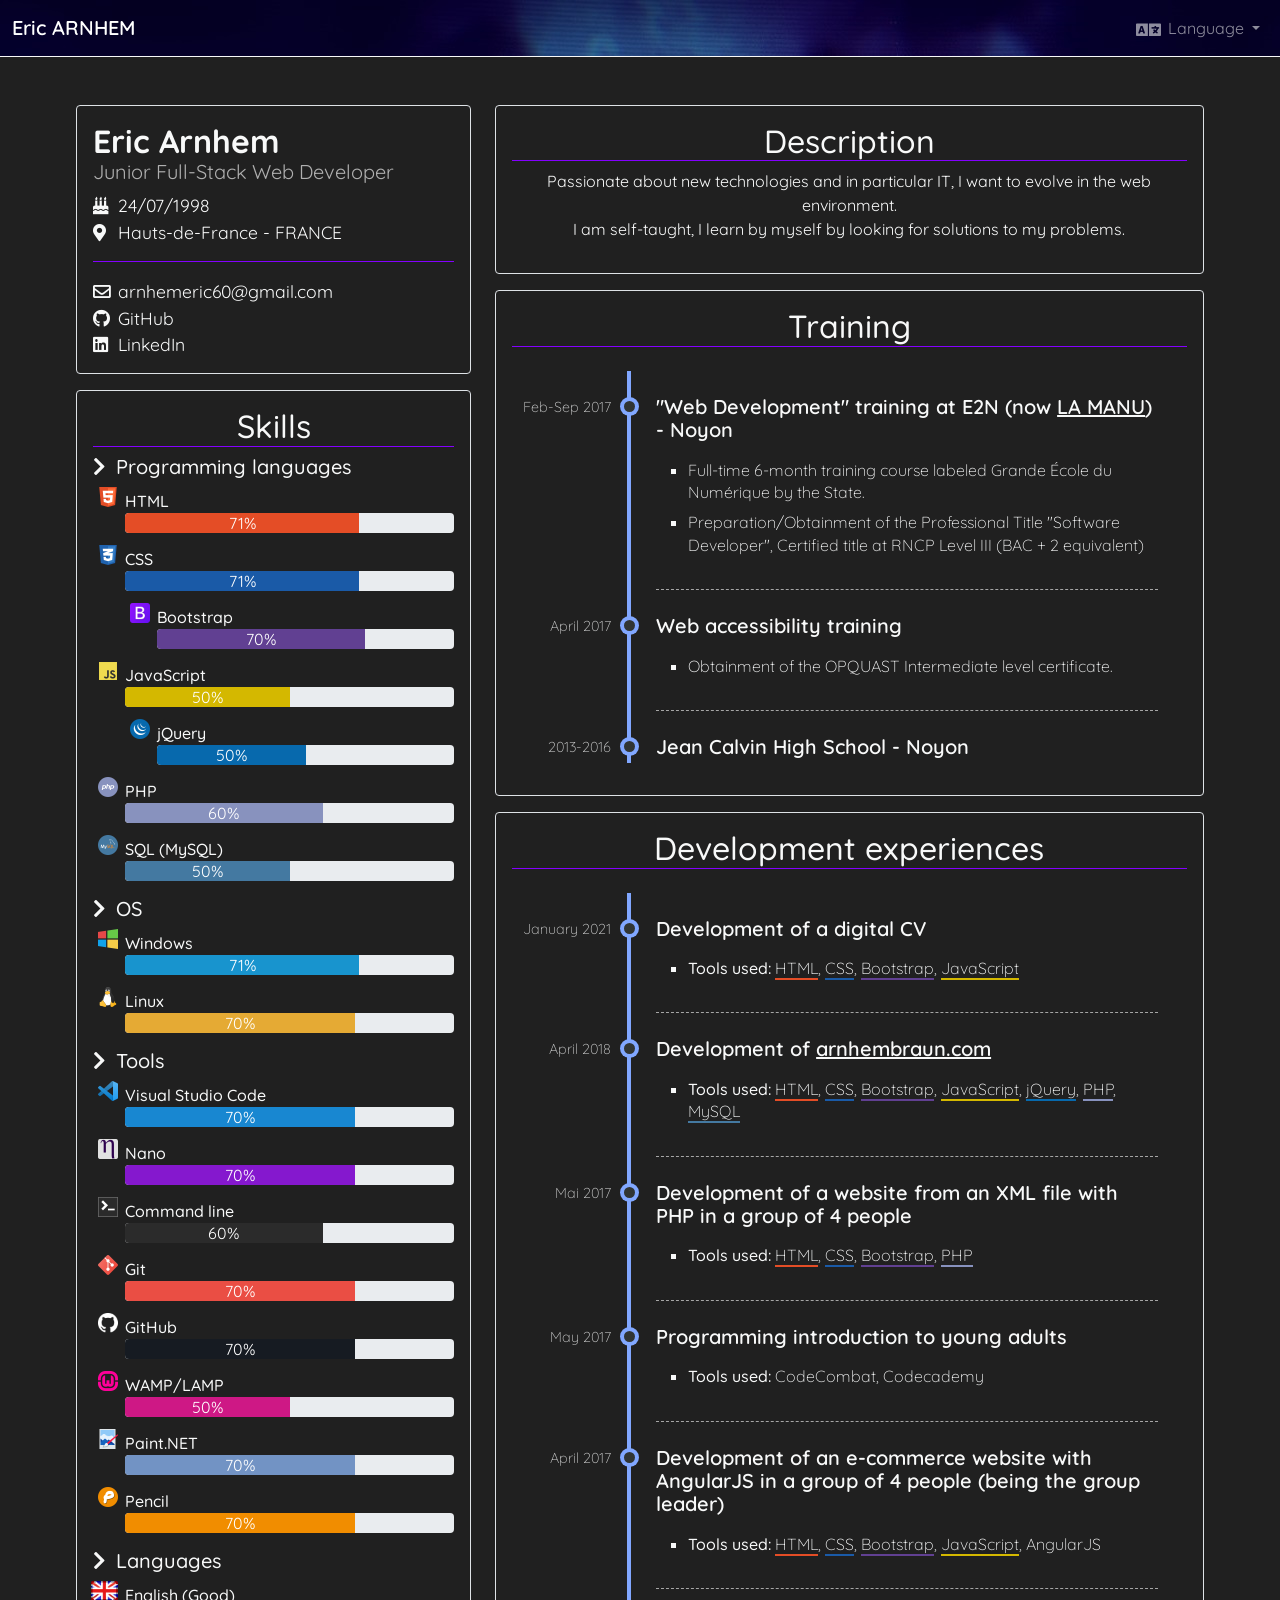
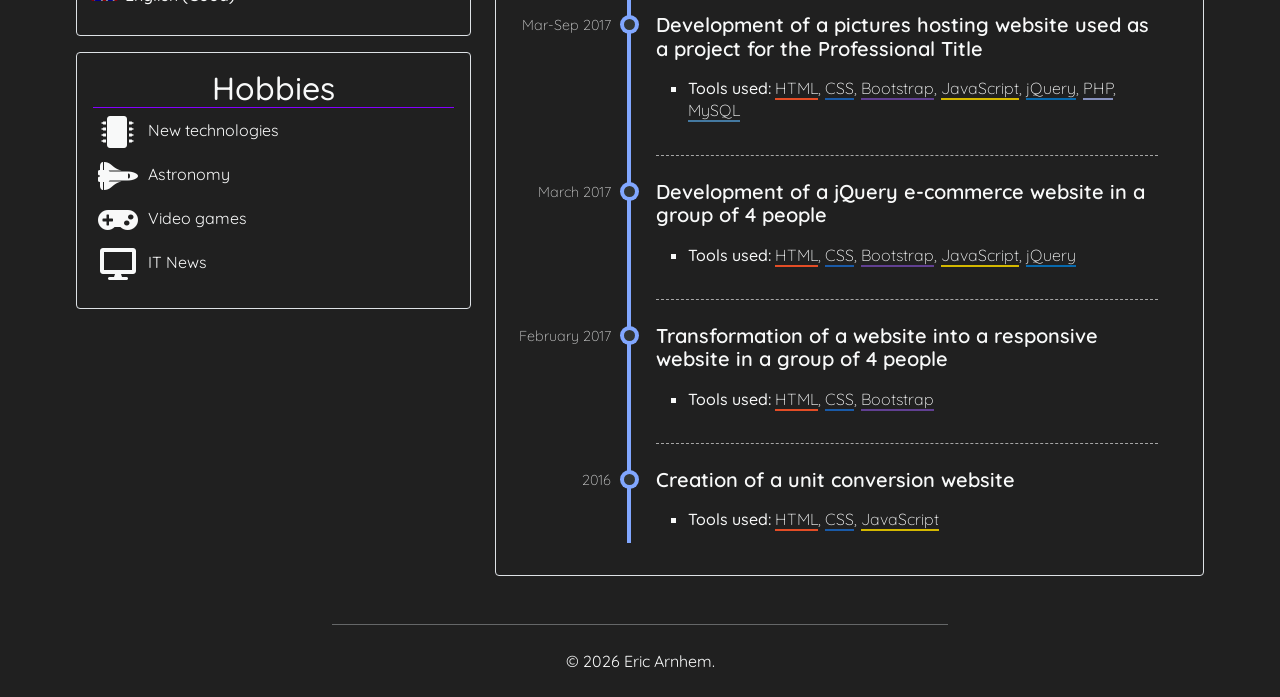
==== indexEN.html @ c88f683d "Added the English page" ====
<!DOCTYPE html>
<html lang="fr">

<head>
  <meta charset="utf-8">
  <meta name="viewport" content="width=device-width, initial-scale=1">

  <link rel="icon" type="image/png" href="assets/img/favicons/favicon_16.png" sizes="16x16">
  <link rel="icon" type="image/png" href="assets/img/favicons/favicon_32.png" sizes="32x32">

  <link rel="preconnect" href="https://fonts.gstatic.com">
  <link href="https://fonts.googleapis.com/css2?family=Quicksand:wght@300;400;500;600;700&display=swap" rel="stylesheet">

  <link rel="stylesheet" href="assets/lib/bootstrap/css/bootstrap.min.css">

  <link rel="stylesheet" href="assets/lib/fontawesome/css/all.css">

  <link rel="stylesheet" href="assets/lib/font-awesome-animation/css/font-awesome-animation-custom.css">

  <link rel="stylesheet" href="assets/css/style.css">

  <title>Eric Arnhem - Junior Full-Stack Web Developer</title>
</head>

<body>
  <nav class="navbar sticky-top navbar-dark navbar-expand-sm navbar-custom">
    <div class="container-fluid">

      <span class="navbar-brand mb-0 me-0 me-sm-3">Eric ARNHEM</span>

      <button class="navbar-toggler" type="button" data-bs-toggle="collapse" data-bs-target="#navbar-content" aria-controls="navbar-content" aria-expanded="false" aria-label="Ouvrir le menu de navigation">
        <span class="navbar-toggler-icon"></span>
      </button>

      <div class="collapse navbar-collapse" id="navbar-content">

        <ul class="navbar-nav ms-auto mb-1 mb-sm-0">
          <li class="nav-item dropdown">
            <a class="nav-link dropdown-toggle" href="#" id="language-dropdown" role="button" data-bs-toggle="dropdown" aria-expanded="false">
              <i class="fas fa-language" id="language-icon"></i> Language
            </a>
            <ul class="dropdown-menu dropdown-menu-end dropdown-menu-dark dropdown-menu-custom" aria-labelledby="language-dropdown">
              <li><a class="dropdown-item" href="index.html">Français</a></li>
              <li><a class="dropdown-item" href="indexEN.html">English</a></li>
            </ul>
          </li>
        </ul>
      </div>

    </div>
  </nav>

  <div id="main-container" class="container-fluid mt-md-5">
    <div id="main-row" class="row justify-content-center mx-auto">

      <div class="col-12 col-sm-12 col-md-5 col-lg-5 col-xl-4 col-xxl-3">

        <!-- Infos -->
        <div id="block-info" class="p-3 text-center text-md-start">

          <h1>
            <span class="fs-2 fw-bold d-block">Eric Arnhem</span>
            <span id="info-job" class="fs-5 fw-normal d-block">Junior Full-Stack Web Developer</span>
          </h1>

          <ul id="info-personnal" class="list-unstyled mb-0 pb-3">
            <li><i class="fas fa-birthday-cake"></i>24/07/1998</li>
            <li><i class="fas fa-map-marker-alt"></i>Hauts-de-France - FRANCE</li>
          </ul>

          <ul id="info-links" class="list-unstyled mb-0 mt-3">
            <li>
              <a href="mailto:arnhemeric60@gmail.com">
                <i class="far fa-envelope"></i>arnhemeric60@gmail.com
              </a>
            </li>
            <li>
              <a href="https://github.com/EricArnhem">
                <i class="fab fa-github"></i>GitHub
              </a>
            </li>
            <li>
              <a href="https://linkedin.com/in/eric-arnhem">
                <i class="fab fa-linkedin"></i>LinkedIn
              </a>
            </li>
          </ul>

        </div>

        <!-- Skills -->
        <div id="block-skill" class="p-3 mt-md-3">
          <h2>Skills</h2>

          <h3 class="fs-5"><i class="fas fa-chevron-right"></i>Programming languages</h3>
          <ul class="skill-list">

            <li id="skill-html">
              <span class="skill-name">HTML</span>
              <div class="progress">
                <div class="progress-bar" role="progressbar" aria-valuenow="80" aria-valuemin="0" aria-valuemax="100">80%</div>
              </div>
            </li>

            <li id="skill-css">
              <span class="skill-name">CSS</span>
              <div class="progress">
                <div class="progress-bar" role="progressbar" aria-valuenow="80" aria-valuemin="0" aria-valuemax="100">80%</div>
              </div>

              <ul class="framework-list">
                <li id="skill-bootstrap">
                  <span class="skill-name">Bootstrap</span>
                  <div class="progress">
                    <div class="progress-bar" role="progressbar" aria-valuenow="70" aria-valuemin="0" aria-valuemax="100">70%</div>
                  </div>
                </li>
              </ul>

            </li>

            <li id="skill-js">
              <span class="skill-name">JavaScript</span>
              <div class="progress">
                <div class="progress-bar" role="progressbar" aria-valuenow="50" aria-valuemin="0" aria-valuemax="100">50%</div>
              </div>

              <ul class="framework-list">
                <li id="skill-jquery">
                  <span class="skill-name">jQuery</span>
                  <div class="progress">
                    <div class="progress-bar" role="progressbar" aria-valuenow="50" aria-valuemin="0" aria-valuemax="100">50%</div>
                  </div>
                </li>
              </ul>

            </li>

            <li id="skill-php">
              <span class="skill-name">PHP</span>
              <div class="progress">
                <div class="progress-bar" role="progressbar" aria-valuenow="60" aria-valuemin="0" aria-valuemax="100">60%</div>
              </div>
            </li>

            <li id="skill-sql">
              <span class="skill-name">SQL (MySQL)</span>
              <div class="progress">
                <div class="progress-bar" role="progressbar" aria-valuenow="50" aria-valuemin="0" aria-valuemax="100">50%</div>
              </div>
            </li>

          </ul>

          <h3 class="fs-5"><i class="fas fa-chevron-right"></i>OS</h3>
          <ul class="skill-list">

            <li id="skill-windows">
              <span class="skill-name">Windows</span>
              <div class="progress">
                <div class="progress-bar" role="progressbar" aria-valuenow="80" aria-valuemin="0" aria-valuemax="100">80%</div>
              </div>
            </li>

            <li id="skill-linux">
              <span class="skill-name">Linux</span>
              <div class="progress">
                <div class="progress-bar" role="progressbar" aria-valuenow="70" aria-valuemin="0" aria-valuemax="100">70%</div>
              </div>
            </li>

          </ul>

          <h3 class="fs-5"><i class="fas fa-chevron-right"></i>Tools</h3>
          <ul class="skill-list">

            <li id="skill-vscode">
              <span class="skill-name">Visual Studio Code</span>
              <div class="progress">
                <div class="progress-bar" role="progressbar" aria-valuenow="70" aria-valuemin="0" aria-valuemax="100">70%</div>
              </div>
            </li>

            <li id="skill-nano">
              <span class="skill-name">Nano</span>
              <div class="progress">
                <div class="progress-bar" role="progressbar" aria-valuenow="90" aria-valuemin="0" aria-valuemax="100">90%</div>
              </div>
            </li>

            <li id="skill-commandline">
              <span class="skill-name">Command line</span>
              <div class="progress">
                <div class="progress-bar" role="progressbar" aria-valuenow="60" aria-valuemin="0" aria-valuemax="100">60%</div>
              </div>
            </li>

            <li id="skill-git">
              <span class="skill-name">Git</span>
              <div class="progress">
                <div class="progress-bar" role="progressbar" aria-valuenow="70" aria-valuemin="0" aria-valuemax="100">70%</div>
              </div>
            </li>

            <li id="skill-github">
              <span class="skill-name">GitHub</span>
              <div class="progress">
                <div class="progress-bar" role="progressbar" aria-valuenow="70" aria-valuemin="0" aria-valuemax="100">70%</div>
              </div>
            </li>

            <li id="skill-wamp">
              <span class="skill-name">WAMP/LAMP</span>
              <div class="progress">
                <div class="progress-bar" role="progressbar" aria-valuenow="50" aria-valuemin="0" aria-valuemax="100">50%</div>
              </div>
            </li>

            <li id="skill-paintnet">
              <span class="skill-name">Paint.NET</span>
              <div class="progress">
                <div class="progress-bar" role="progressbar" aria-valuenow="80" aria-valuemin="0" aria-valuemax="100">80%</div>
              </div>
            </li>

            <li id="skill-pencil">
              <span class="skill-name">Pencil</span>
              <div class="progress">
                <div class="progress-bar" role="progressbar" aria-valuenow="70" aria-valuemin="0" aria-valuemax="100">70%</div>
              </div>
            </li>

          </ul>

          <h3 class="fs-5"><i class="fas fa-chevron-right"></i>Languages</h3>
          <ul class="skill-list mb-0">
            <li id="skill-english"><span class="skill-name">English (Good)</span></li>
          </ul>

        </div>

        <!-- Hobbies -->
        <div id="block-hobbies" class="p-3 mt-md-3">
          <h2>Hobbies</h2>

          <div class="d-flex justify-content-center d-md-block">

            <ul id="hobbies-list" class="list-unstyled mb-0">
              <li class="faa-parent animated-hover">
                <span class="hobbies-icon-container faa-float">
                  <i class="fas fa-microchip"></i>
                </span>New technologies
              </li>
              <li class="faa-parent animated-hover">
                <span class="hobbies-icon-container faa-passing">
                  <i class="fas fa-space-shuttle"></i>
                </span>Astronomy
              </li>
              <li class="faa-parent animated-hover">
                <span class="hobbies-icon-container faa-vertical">
                  <i class="fas fa-gamepad"></i>
                </span>Video games
              </li>
              <li class="faa-parent animated-hover">
                <span class="hobbies-icon-container faa-flash">
                  <i class="fas fa-desktop"></i>
                </span>IT News
              </li>
            </ul>

          </div>

        </div>

      </div>

      <div class="col-12 col-sm-12 col-md-7 col-lg-7 col-xl-7 col-xxl-6">

        <!-- Description -->
        <div id="block-description" class="p-3">

          <h2>Description</h2>
          <p class="text-center">Passionate about new technologies and in particular IT, I want to evolve in the web environment.<br>I am self-taught, I learn by myself by looking for solutions to my problems.</p>

        </div>

        <!-- Training -->
        <div id="block-training" class="p-3 mt-md-3">

          <h2>Training</h2>

          <div class="row px-3">

            <div class="col-9 col-sm-10 col-md-9 col-lg-10 offset-3 offset-sm-2 offset-md-3 offset-lg-2 p-0 pt-3">

              <ul id="training-timeline">

                <li class="training-event" data-date="Feb-Sep 2017">
                  <span class="training-title">"Web Development" training at E2N (now <a href="https://lamanu.fr/" id="link-lamanu" title="Site de LA MANU">LA MANU</a>) - Noyon</span>
                  <ul class="training-description">
                    <li>Full-time 6-month training course labeled Grande École du Numérique by the State.</li>
                    <li>Preparation/Obtainment of the Professional Title "Software Developer", Certified title at RNCP Level III (BAC + 2 equivalent)</li>
                  </ul>
                </li>

                <li class="training-event" data-date="April 2017">
                  <span class="training-title">Web accessibility training</span>
                  <ul class="training-description">
                    <li>Obtainment of the OPQUAST Intermediate level certificate.</li>
                  </ul>
                </li>

                <li class="training-event" data-date="2013-2016">
                  <span class="training-title">Jean Calvin High School - Noyon</span>
                </li>

              </ul>
            </div>

          </div>

        </div>

        <div id="block-experience" class="p-3 mt-md-3">
          <h2>Development experiences</h2>

          <!-- Experiences -->
          <div class="row px-3">

            <div class="col-9 col-sm-10 col-md-9 col-lg-10 offset-3 offset-sm-2 offset-md-3 offset-lg-2 p-0 pt-3">

              <ul id="experience-timeline">

                <li class="experience-event" data-date="January 2021">
                  <span class="experience-title">Development of a digital CV</span>
                  <ul class="experience-tools">
                    <li>
                      <span class="fw-500">Tools used: </span>
                      <span class="html-tool">HTML</span>,
                      <span class="css-tool">CSS</span>,
                      <span class="bootstrap-tool">Bootstrap</span>,
                      <span class="js-tool">JavaScript</span>
                    </li>
                  </ul>
                </li>

                <li class="experience-event" data-date="April 2018">
                  <span class="experience-title">Development of <a href="https://arnhembraun.com/" id="link-arnhembraun">arnhembraun.com</a></span>
                  <ul class="experience-tools">
                    <li>
                      <span class="fw-500">Tools used: </span>
                      <span class="html-tool">HTML</span>,
                      <span class="css-tool">CSS</span>,
                      <span class="bootstrap-tool">Bootstrap</span>,
                      <span class="js-tool">JavaScript</span>,
                      <span class="jquery-tool">jQuery</span>,
                      <span class="php-tool">PHP</span>,
                      <span class="sql-tool">MySQL</span>
                    </li>
                  </ul>
                </li>

                <li class="experience-event" data-date="Mai 2017">
                  <span class="experience-title">Development of a website from an XML file with PHP in a group of 4 people</span>
                  <ul class="experience-tools">
                    <li>
                      <span class="fw-500">Tools used: </span>
                      <span class="html-tool">HTML</span>,
                      <span class="css-tool">CSS</span>,
                      <span class="bootstrap-tool">Bootstrap</span>,
                      <span class="php-tool">PHP</span>
                    </li>
                  </ul>
                </li>

                <li class="experience-event" data-date="May 2017">
                  <span class="experience-title">Programming introduction to young adults</span>
                  <ul class="experience-tools">
                    <li>
                      <span class="fw-500">Tools used: </span>
                       CodeCombat, Codecademy
                    </li>
                  </ul>
                </li>

                <li class="experience-event" data-date="April 2017">
                  <span class="experience-title">Development of an e-commerce website with AngularJS in a group of 4 people (being the group leader)</span>
                  <ul class="experience-tools">
                    <li>
                      <span class="fw-500">Tools used: </span>
                      <span class="html-tool">HTML</span>,
                      <span class="css-tool">CSS</span>,
                      <span class="bootstrap-tool">Bootstrap</span>,
                      <span class="js-tool">JavaScript</span>,
                      AngularJS
                    </li>
                  </ul>
                </li>

                <li class="experience-event" data-date="Mar-Sep 2017">
                  <span class="experience-title">Development of a pictures hosting website used as a project for the Professional Title</span>
                  <ul class="experience-tools">
                    <li>
                      <span class="fw-500">Tools used: </span>
                      <span class="html-tool">HTML</span>,
                      <span class="css-tool">CSS</span>,
                      <span class="bootstrap-tool">Bootstrap</span>,
                      <span class="js-tool">JavaScript</span>,
                      <span class="jquery-tool">jQuery</span>,
                      <span class="php-tool">PHP</span>,
                      <span class="sql-tool">MySQL</span>
                    </li>
                  </ul>
                </li>

                <li class="experience-event" data-date="March 2017">
                  <span class="experience-title">Development of a jQuery e-commerce website in a group of 4 people</span>
                  <ul class="experience-tools">
                    <li>
                      <span class="fw-500">Tools used: </span>
                      <span class="html-tool">HTML</span>,
                      <span class="css-tool">CSS</span>,
                      <span class="bootstrap-tool">Bootstrap</span>,
                      <span class="js-tool">JavaScript</span>,
                      <span class="jquery-tool">jQuery</span>
                    </li>
                  </ul>
                </li>

                <li class="experience-event" data-date="February 2017">
                  <span class="experience-title">Transformation of a website into a responsive website in a group of 4 people</span>
                  <ul class="experience-tools">
                    <li><span class="fw-500">Tools used: </span>
                      <span class="html-tool">HTML</span>,
                      <span class="css-tool">CSS</span>,
                      <span class="bootstrap-tool">Bootstrap</span>
                    </li>
                  </ul>
                </li>

                <li class="experience-event" data-date="2016">
                  <span class="experience-title">Creation of a unit conversion website</span>
                  <ul class="experience-tools">
                    <li><span class="fw-500">Tools used: </span>
                      <span class="html-tool">HTML</span>,
                      <span class="css-tool">CSS</span>,
                      <span class="js-tool">JavaScript</span>
                    </li>
                  </ul>
                </li>

              </ul>

            </div>

          </div>

        </div>

      </div>

      <div class="row mt-5 justify-content-center">
        <footer class="col-10 col-sm-8 col-lg-6 py-4 text-center">
          <span>© <span id="current-year"></span> Eric Arnhem.</span>
        </footer>
      </div>

    </div>
  </div>

  <script src="assets/lib/bootstrap/js/bootstrap.min.js"></script>
  <script src="assets/js/progressBars.js"></script>
  <script src="assets/js/currentYear.js"></script>
</body>

</html>
---- assets/css/style.css ----
:root{
  --accent-color: #8400ff;

  /* Skills colors */
  --html-color: #E44D26;
  --css-color: #1A5AA7;
  --bootstrap-color: #614092;
  --js-color: #D4B800;
  --jquery-color: #0769ad;
  --php-color: #8892be;
  --sql-color: #4479a1;
  --windows-color: #1894CE;
  --linux-color: #E5AA34;
  --vscode-color: #1887d1;
  --nano-color: #8518CE;
  --commandline-color: #2b2b2b;
  --git-color: #ea4e44;
  --github-color: #161b22;
  --wamp-color: #CE1885;
  --paintnet-color: #7293c4;
  --pencil-color: #f18d00;

  /* Skills percentages */
  --html-percentage: 80%;
  --css-percentage: 80%;
  --bootstrap-percentage: 70%;
  --js-percentage: 50%;
  --jquery-percentage: 50%;
  --php-percentage: 60%;
  --sql-percentage: 50%;
  --windows-percentage: 80%;
  --linux-percentage: 70%;
  --vscode-percentage: 70%;
  --nano-percentage: 90%;
  --commandline-percentage: 60%;
  --git-percentage: 70%;
  --github-percentage: 70%;
  --wamp-percentage: 50%;
  --paintnet-percentage: 80%;
  --pencil-percentage: 70%;
}

body{
  background-color: #202020;
  color: #F8F9F9;
  font-family: 'Quicksand', sans-serif;
}

#main-row{
  max-width: 2000px;
}

a{
  color: inherit;
}

h2{
  border-bottom: 1px solid var(--accent-color);
  text-align: center;
}

.fw-500{
  font-weight: 500;
}

footer{
  border-top: 1px solid rgb(222 226 230 / 36%);
}

/* For xs and sm displays */
@media (max-width: 767px){
  /* Removes the horizontal padding on the container and the row */
  #main-container, #main-row>*{
    padding-left: 0;
    padding-right: 0;
  }

  /* Adds a border-bottom on divs with an ID starting with 'block-' */
  div[id^="block-"]{ 
    border-bottom: 1px solid #dee2e6;
  }

  #block-experience{ 
    border: 0;
  }
}

/* For md and + displays */
@media (min-width: 768px){
  /* Adds a full border on 'block-' divs */
  div[id^="block-"]{ 
    border: 1px solid #dee2e6;
    border-radius: .25rem;
  }
}

/* NAVBAR */
.navbar-custom{
  background-image: url('../img/background.jpg');
  border-bottom: 1px solid #F8F9F9;
}

.navbar-brand{
  font-weight: 600;
}

@media(max-width: 575px) {
  #navbar-content{
    margin-top: .5rem;
    border-top: 1px solid rgb(255, 255, 255, 40%);
  }

  .dropdown-menu-custom{
    border: 0;
    border-left: 2px solid rgb(255, 255, 255, 40%);
    border-radius: 0;
    background-color: rgb(255, 255, 255, 8%);
  }
}

.dropdown-menu-custom .dropdown-item:active{
  background-color: var(--accent-color)!important;
}

#language-icon{
  font-size: 20px;
  vertical-align: middle;
  margin-right: .2rem;
}

/* INFOS AND LINKS */
#block-info{
  font-size: 1.1rem;
}

#block-info i{
  width: 20px;
  margin-right: .3rem;
}

#info-personnal{
  border-bottom: 1px solid var(--accent-color);
}

#info-job{
  color: #AFAFAF;
}

#info-links a{
  text-decoration: none;
}

#info-links a:hover{
  text-decoration: underline;
  color: #81a7ff;
}

/* HOBBIES */
#hobbies-list i{
  font-size: 2rem;
  vertical-align: middle;
}

#hobbies-list li{
  margin-bottom: .75rem;
}

.hobbies-icon-container{
  min-width: 50px;
  margin-right: .3rem;
  display: inline-block;
  text-align: center;
}

/* TRAINING & EXPERIENCES TIMELINES */
#training-timeline, #experience-timeline{
  border-left: 4px solid #81a7ff;
  line-height: 1.4rem;
  padding: 25px;
  padding-bottom: .25rem;
  list-style: none;
  font-weight: 300;
}

.training-event, .experience-event{
  border-bottom: 1px dashed rgba(255, 255, 255, 0.6);
  padding-bottom: 25px;
  margin-bottom: 25px;
  position: relative;
}

.training-event:last-of-type, .experience-event:last-of-type{
  border-bottom: 0;
  margin-bottom: 0;
  padding-bottom: 0;
}

/* Date of the event */
.training-event::before, .experience-event::before{
    top: 0;
    left: -145px;
    content: attr(data-date);
    color: rgba(248, 249, 249, 0.8);
    font-size: 0.9rem;
    text-align: right;
    width: 100px;
    position: absolute;
    display: block;
}

/* Reduces the width of the date so it can wrap */
@media (max-width: 400px){
  .training-event::before, .experience-event::before{
    left: -127px;
    width: 77px;
  }
}

/* Dot that shows the event on the timeline */
.training-event::after, .experience-event::after{
  top: 5px;
  left: -31.85px;
  content: "";
  background: #313534;
  box-shadow: 0 0 0 4px #81a7ff;
  border-radius: 50%;
  height: 11px;
  width: 11px;
  position: absolute;
  display: block;
}

.training-title, .experience-title{
  font-weight: 600;
  font-size: 1.25rem;
}

.training-description, .experience-tools{
  list-style: square;
  margin-top: 1rem;
}

.training-description li, .experience-tools li{
  margin-bottom: .5rem;
}

/* TRAINING */
#link-lamanu:hover{
  color: #2DABE3;
}

#link-arnhembraun:hover{
  color: #F1E2A6;
}

/* EXPERIENCES */
.html-tool{
  border-bottom: 2px solid var(--html-color);
}

.css-tool{
  border-bottom: 2px solid var(--css-color);
}

.bootstrap-tool{
  border-bottom: 2px solid var(--bootstrap-color);
}

.php-tool{
  border-bottom: 2px solid var(--php-color);
}

.js-tool{
  border-bottom: 2px solid var(--js-color);
}

.jquery-tool{
  border-bottom: 2px solid var(--jquery-color);
}

.sql-tool{
  border-bottom: 2px solid var(--sql-color);
}

/* SKILLS */
#block-skill i{
  margin-right: .6rem;
}

.skill-name{
  font-weight: 500;
}

.skill-list li{
  margin-bottom: .75rem;
}

.framework-list{
  margin-top: .75rem;
}

.skill-list .progress{
  height: 20px;
  font-size: 1rem;
}

.progress-bar{
  transition: width .1s ease;
}

/* Skill list items */
/* -- Computer Languages -- */
#skill-html{
  list-style-image: url(../img/logos/html5.png);
}

#skill-html .progress-bar{
  background-color: var(--html-color);
  width: var(--html-percentage);
}

#skill-css{
  list-style-image: url(../img/logos/css3.png);
}

#skill-css .progress-bar{
  background-color: var(--css-color);
  width: var(--css-percentage);
}

#skill-bootstrap{
  list-style-image: url(../img/logos/bootstrap.png);
}

#skill-bootstrap .progress-bar{
  background-color: var(--bootstrap-color);
  width: var(--bootstrap-percentage);
}

#skill-js{
  list-style-image: url(../img/logos/js.png);
}

#skill-js .progress-bar{
  background-color: var(--js-color);
  width: var(--js-percentage);
}

#skill-jquery{
  list-style-image: url(../img/logos/jquery.png);
}

#skill-jquery .progress-bar{
  background-color: var(--jquery-color);
  width: var(--jquery-percentage);
}

#skill-php{
  list-style-image: url(../img/logos/php.png);
}

#skill-php .progress-bar{
  background-color: var(--php-color);
  width: var(--php-percentage);
}

#skill-sql{
  list-style-image: url(../img/logos/mysql.png);
}

#skill-sql .progress-bar{
  background-color: var(--sql-color);
  width: var(--sql-percentage);
}

/* -- OS -- */
#skill-windows{
  list-style-image: url(../img/logos/windows.png);
}

#skill-windows .progress-bar{
  background-color: var(--windows-color);
  width: var(--windows-percentage);
}

#skill-linux{
  list-style-image: url(../img/logos/linux.png);
}

#skill-linux .progress-bar{
  background-color: var(--linux-color);
  width: var(--linux-percentage);
}

/* -- Tools -- */
#skill-vscode{
  list-style-image: url(../img/logos/vscode.png);
}

#skill-vscode .progress-bar{
  background-color: var(--vscode-color);
  width: var(--vscode-percentage);
}

#skill-nano{
  list-style-image: url(../img/logos/nano.png);
}

#skill-nano .progress-bar{
  background-color: var(--nano-color);
  width: var(--nano-percentage);
}

#skill-commandline{
  list-style-image: url(../img/logos/commandline.png);
}

#skill-commandline .progress-bar{
  background-color: var(--commandline-color);
  width: var(--commandline-percentage);
}

#skill-git{
  list-style-image: url(../img/logos/git.png);
}

#skill-git .progress-bar{
  background-color: var(--git-color);
  width: var(--git-percentage);
}

#skill-github{
  list-style-image: url(../img/logos/github.png);
}

#skill-github .progress-bar{
  background-color: var(--github-color);
  width: var(--github-percentage);
}

#skill-wamp{
  list-style-image: url(../img/logos/wamp.png);
}

#skill-wamp .progress-bar{
  background-color: var(--wamp-color);
  width: var(--wamp-percentage);
}

#skill-paintnet{
  list-style-image: url(../img/logos/paintnet.png);
}

#skill-paintnet .progress-bar{
  background-color: var(--paintnet-color);
  width: var(--paintnet-percentage);
}

#skill-pencil{
  list-style-image: url(../img/logos/pencil.png);
}

#skill-pencil .progress-bar{
  background-color: var(--pencil-color);
  width: var(--pencil-percentage);
}

/* -- Languages -- */
#skill-english{
  list-style-image: url(../img/logos/uk_flag.png);
}
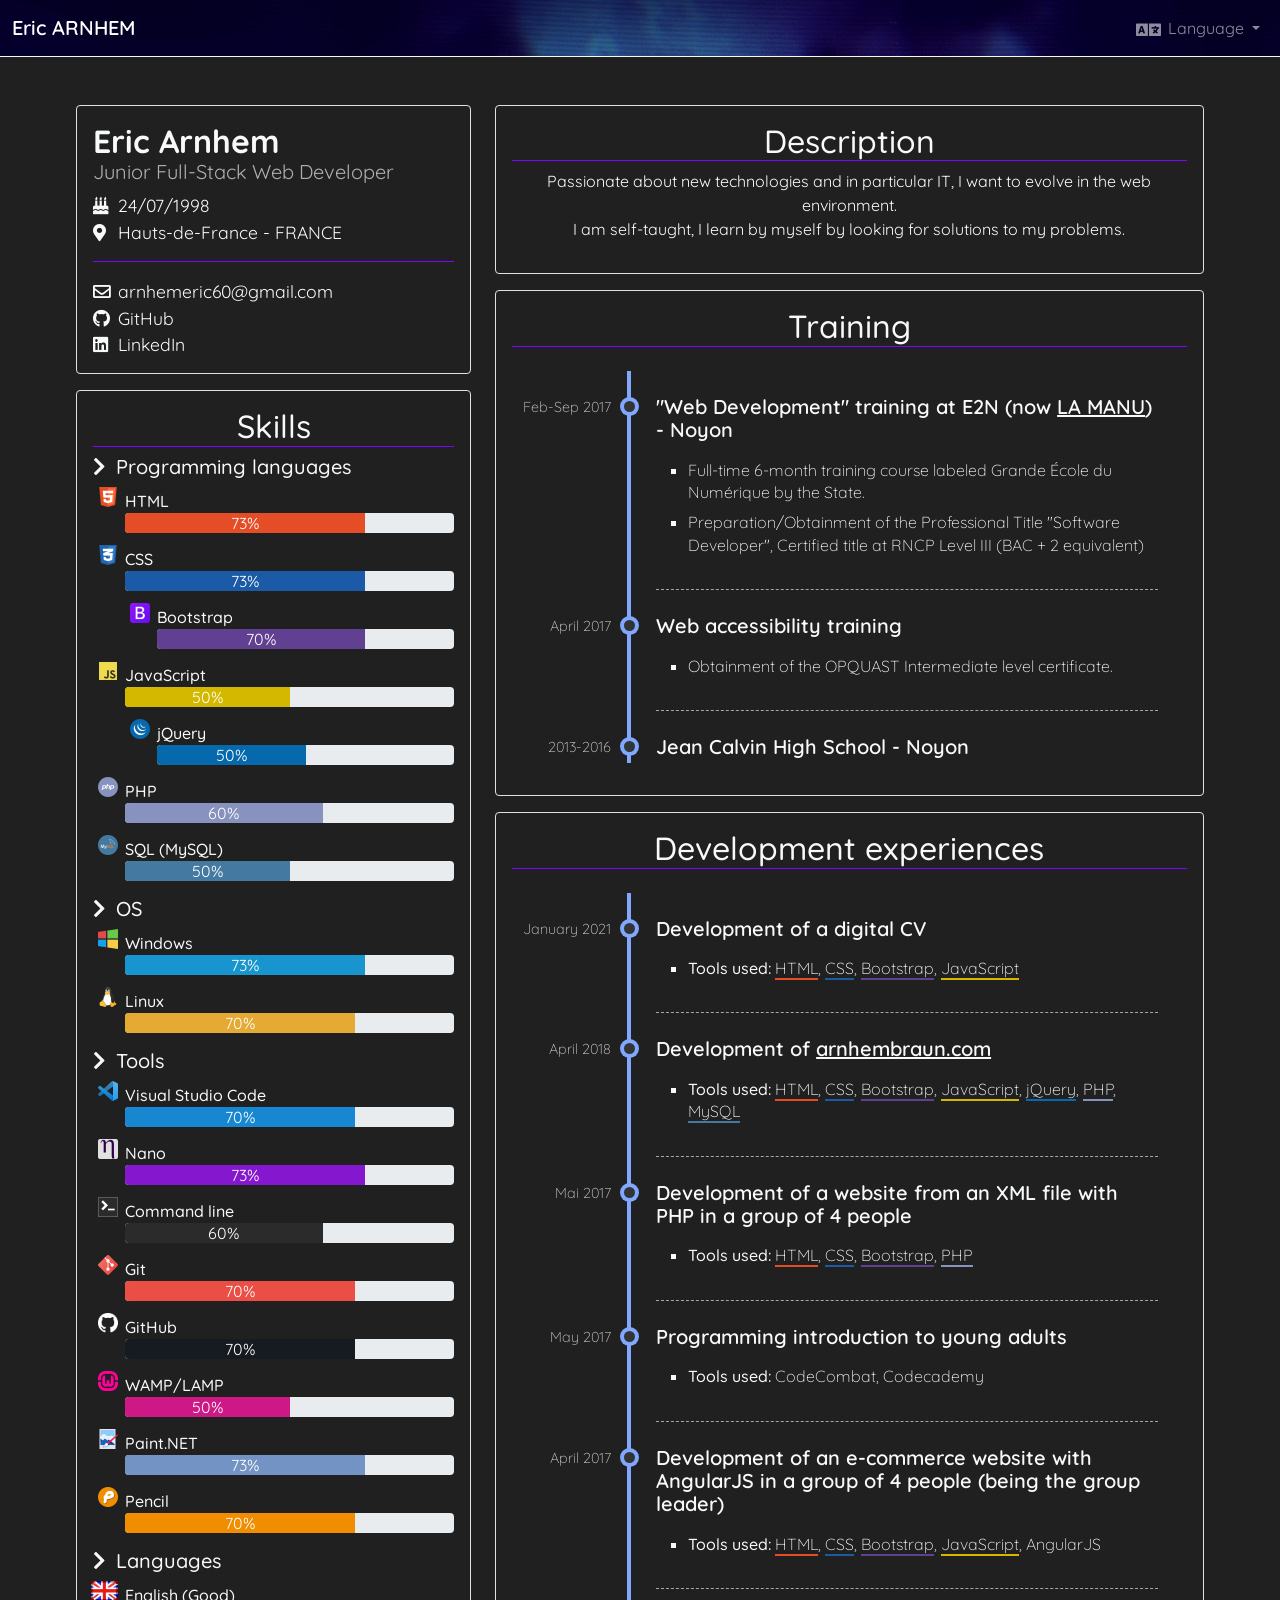
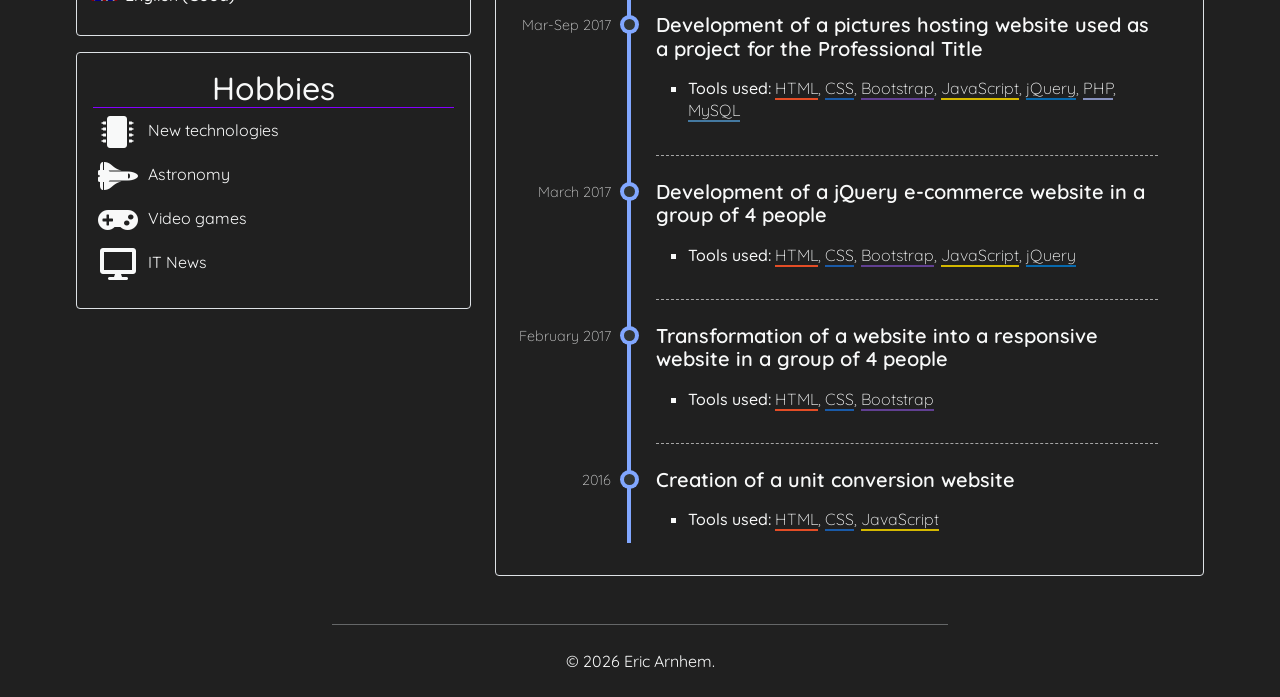
==== commit a9fe8818: "Added Google Analytics" ====
--- a/indexEN.html
+++ b/indexEN.html
@@ -2,6 +2,19 @@
 <html lang="fr">
 
 <head>
+  <!-- Global site tag (gtag.js) - Google Analytics -->
+  <script async src="https://www.googletagmanager.com/gtag/js?id=G-ZQDNRJXFDX"></script>
+  <script>
+    window.dataLayer = window.dataLayer || [];
+
+    function gtag() {
+      dataLayer.push(arguments);
+    }
+    gtag('js', new Date());
+
+    gtag('config', 'G-ZQDNRJXFDX');
+  </script>
+  
   <meta charset="utf-8">
   <meta name="viewport" content="width=device-width, initial-scale=1">
 
